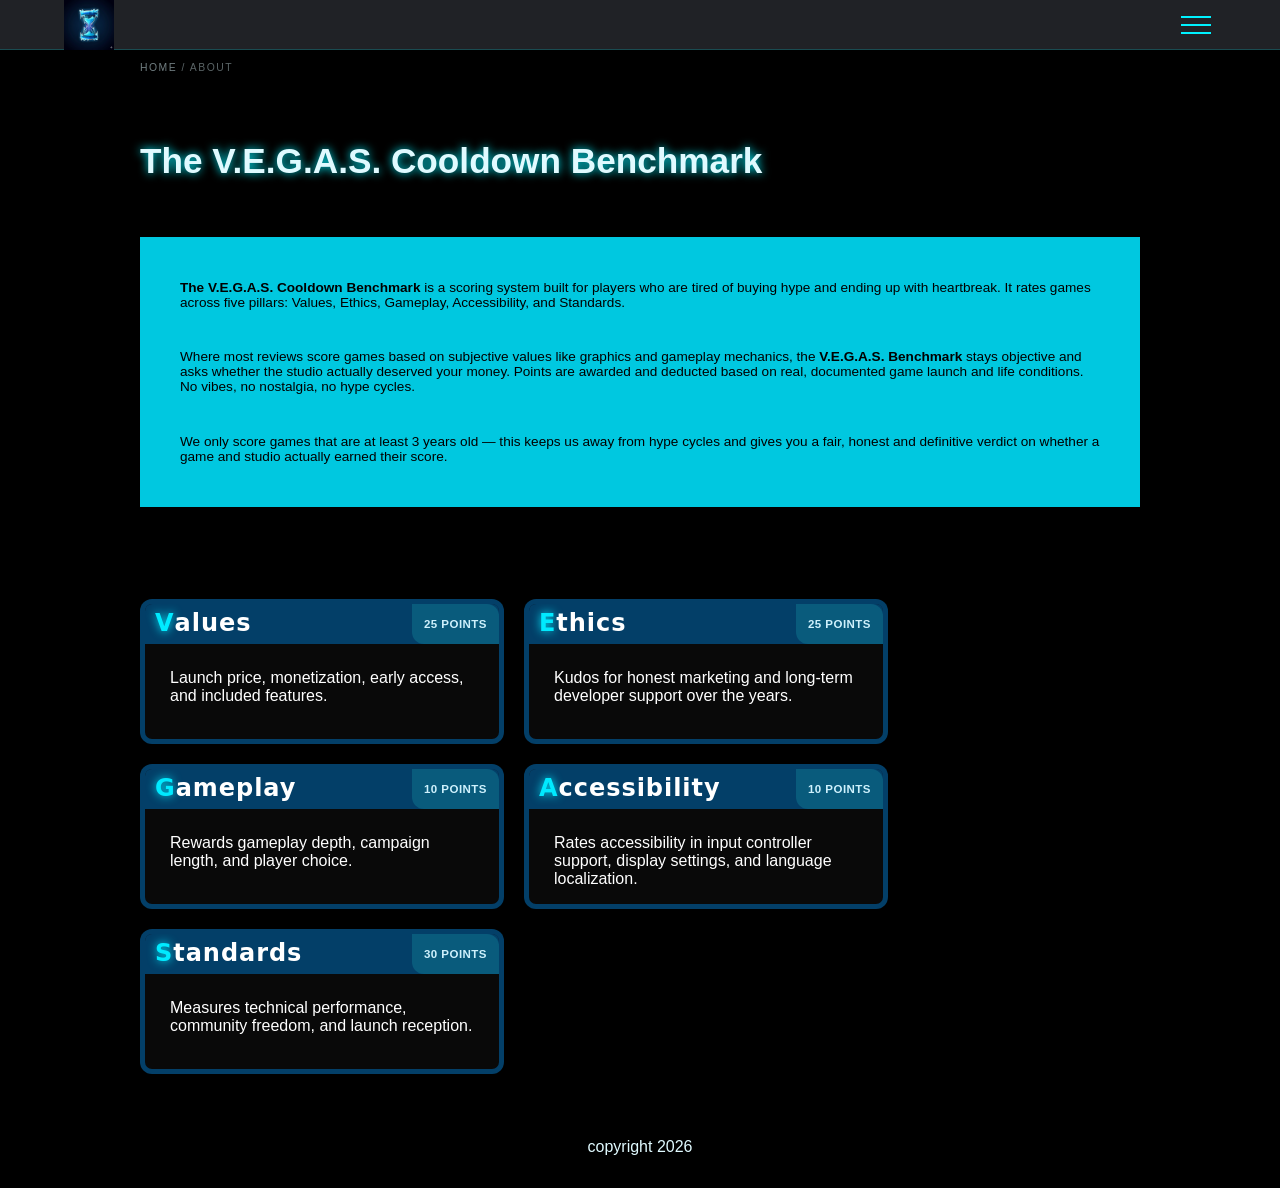
==== about.html @ 97bcd000 "Initial import: Vegas Cooldown site with README" ====
<!DOCTYPE html>
<html lang="en">
<head>
    <meta charset="UTF-8">
    <meta name="viewport" content="width=device-width, initial-scale=1.0">
    <title>About | V.E.G.A.S. Cooldown Benchmark</title>
    <link rel="stylesheet" href="css/style.css?v=centered-main-1000-v2">
    <link rel="stylesheet" href="css/navbar.css">
    <link rel="stylesheet" href="css/about-pillar-cards.css?v=radius-12">
</head>
<body>

    <nav class="navbar">
        <div class="nav-container">
            <a href="index.html"><img src="img/vegas_logo.png" class="nav-logo" alt="Vegas Logo"></a>
            
            <div class="nav-drawer" id="nav-drawer">
                <ul class="nav-links" id="nav-menu">
                    <li><a href="about.html">About</a></li>
                    <li><a href="games.html">Games</a></li>
                    <li><a href="news.html">News</a></li>
                    <li><a href="contact.html">Contact</a></li>
                </ul>
            </div>
    
            <button id="burger-toggle" class="burger-menu" aria-label="Toggle menu">
                <span></span><span></span><span></span>
            </button>
        </div>
    </nav>

    <main class="hero-section">
        <div class="content-block">
            <div class="breadcrumb">
                <a href="index.html">Home</a> <span>/</span> 
                <span>About</span>
            </div>

            <h1 class="glow-text">The V.E.G.A.S. Cooldown Benchmark</h1>

        </div>
        <div class="description-block">
            <p><b>The V.E.G.A.S. Cooldown Benchmark</b> is a scoring system built for players who are tired of buying hype and ending up with heartbreak. It rates games across five pillars: Values, Ethics, Gameplay, Accessibility, and Standards.</p>
            <p>Where most reviews score games based on subjective values like graphics and gameplay mechanics, the <b>V.E.G.A.S. Benchmark</b> stays objective and asks whether the studio actually deserved your money. Points are awarded and deducted based on real, documented game launch and life conditions. No vibes, no nostalgia, no hype cycles.</p>
            <p>We only score games that are at least 3 years old — this keeps us away from hype cycles and gives you a fair, honest and definitive verdict on whether a game and studio actually earned their score.</p>
        </div>
        <div class="content-block">
            <div class="about-grid">
                <div class="acronym-block about-pillar-collapsed">
                    <h2><span class="letter">V</span>alues</h2>
                    <div class="pillar-points">25 points</div>
                    <div class="pillar-content">
                    <p>Launch price, monetization, early access, and included features.</p>
                        <h3><strong>Day 1 Launch Value</strong></h3>
                        <ul>
                            <li><span class="bonus points-p5">Budget Kings</span> Games launched with love and soul, not greed and pipe dreams. These games cost less than the average price of similar games released the same year. <span class="bonus points-p5">+5 points</span></li>
                            <li><span class="bonus points-p3">Take My Money</span> Games that came out strong but totally worth every penny. These games came out at the average price point of other similar games released that year. <span class="bonus points-p3">+3 points</span></li>
                            <li><span class="penalty points-m5">Greed Tax</span> Games that came out costing a pretty penny without really anything interesting to show. More expensive than other similar games released that year. <span class="penalty points-m5">-5 points</span></li>
                            <li><span class="penalty points-m20">Whale Fishing</span> Games that came out over priced, either deserved or not, but way out of line with other games release the same year. <span class="penalty points-m20">-20 points</span></li>
                        </ul>
                    
                        <h3><strong>Demos & Early Access</strong></h3>
                        <ul>
                            <li><span class="bonus points-p5">Free Deals</span> Games that came out with a free demo or an open beta or an early access. They didn't have to do it, yet they still did it, and for free. <span class="bonus points-p5">+5 points</span></li>
                            <li><span class="neutral points-0">Beta Cover Charge</span> Games that came out with a paid beta under $20. Not generous, not outrageous, just an early look with a small cover charge. <span class="bonus points-0">0 points</span></li>
                            <li><span class="penalty points-m3">Semi Greedy Hype</span> Games that came out with a demo or an early access version (non multi player game), but at a price. Even before launch the game studio wanted your money. <span class="penalty points-m3"> -3 points</span></li>
                            <li><span class="penalty points-m20">The Nerve</span> Games with an early access version that IS multiplayer, giving a headstart to only players who fork out MORE of their cash! SHAME on the developer! <span class="penalty points-m20"> -20 points</span></li>
                        </ul>
                        <h3><strong>Monetization (Microtransactions)</strong></h3>
                        <ul>
                            <li><span class="bonus points-p5">Clean slate</span> Games that came out with ZERO microtransactions. The game was the retail price with no additional costs. <span class="bonus points-p5">+5 points</span></li>
                            <li><span class="bonus points-0">Minor MTX</span> Games that came out with some microtransactions, but no individual MTX exceeds $5. <span class="bonus points-0">0 points</span></li>
                            <li><span class="penalty points-m3">Moderate MTX</span> Games that came out with some microtransactions, but no individual MTX exceeds $20. <span class="penalty points-m3"> -3 points</span></li>
                            <li><span class="penalty points-m10">Extreme MTX</span> Games that came out with microtransactions that cost more than $50. Scandalous! <span class="penalty points-m10"> -10 points</span></li>
                        </ul>
                        <h3><strong>Loot Boxes & Random Rewards</strong></h3>
                        <ul>
                            <li><span class="bonus points-p5">No Gamble Boxes</span> Games that came out with ZERO loot boxes or random rewards purchasable with real money. No slot-machine nonsense hiding inside the purchase. <span class="bonus points-p5">+5 points</span></li>
                            <li><span class="neutral points-0">Transparent Trinkets</span> Games with cosmetic-only random rewards, transparent odds, and a single tradeable safety-currency. Still random, but at least the rules are on the table. <span class="bonus points-0">0 points</span></li>
                            <li><span class="penalty points-m5">Casino Lite</span> Games with casino-like random mechanics using a single tradeable currency system. One layer of funny money is already one layer too many. <span class="penalty points-m5"> -5 points</span></li>
                            <li><span class="penalty points-m10">Currency Maze</span> Games with casino-like random mechanics using multiple tradeable currency systems. Confusing by design, expensive by outcome. <span class="penalty points-m10"> -10 points</span></li>
                        </ul>
                        <h3><strong>Subscriptions & Battle Pass</strong></h3>
                        <ul>
                            <li><span class="bonus points-p5">Don't want no sub</span> Games that came out with ZERO subscription or recurring cost of any kind. The game was bought once with no other fees. <span class="bonus points-p5">+5 points</span></li>
                            <li><span class="bonus points-0">Cosmetic Pass</span> Games with a cosmetic-only, single-tier pass with no gameplay benefits. <span class="bonus points-0">0 points</span></li>
                            <li><span class="penalty points-m5">Premium Pass</span> Games that came out with a premium, multi-tier battle pass or season pass that includes gameplay benefits. <span class="penalty points-m5"> -5 points</span></li>
                        </ul>
                        <h3><strong>In-game Advertisements</strong></h3>
                        <ul>
                            <li><span class="neutral points-0">No Billboard Nonsense</span> Games that came out with no in-game advertisement screens, popups, or flashing menu bait. Nothing extra earned, but nothing annoying shoved in your face either. <span class="bonus points-0">0 points</span></li>
                            <li><span class="penalty points-m3">Ad Bait</span> Games that came out with optional ads for minor rewards or temporarily flashing/highlighted menus. Technically optional, still tacky. <span class="penalty points-m3"> -3 points</span></li>
                            <li><span class="penalty points-m5">Billboard Tax</span> Games that came out with forced ads or disruptive ad placements, including persistent flashing/highlighted elements. You paid for a game, not a billboard. <span class="penalty points-m5"> -5 points</span></li>
                        </ul>
                    </div>
                </div>

                <div class="acronym-block about-pillar-collapsed">
                    <h2><span class="letter">E</span>thics</h2>
                    <div class="pillar-points">25 points</div>
                    <div class="pillar-content">
                        <p>Kudos for honest marketing and long-term developer support over the years.</p>
                        <h3><strong>Marketing & Communication</strong></h3>
                        <ul>
                            <li><span class="bonus points-p5">Perfect Marketing</span> Games that came out within 18 months of initial announcement with no fake promises, with multiple trailers and no push backed dates. They were organized enough to avoid the infamous "crunch-time" and delivered on time! Major Kudos!. <span class="bonus points-p5">+5 points</span></li>
                            <li><span class="neutral points-0">Long Announcement</span> Games that came out between 18 and 24 months of initial announcement. Extended marketing window but manageable hype. <span class="bonus points-0">0 points</span></li>
                            <li><span class="penalty points-m10">Extended Pipe-dream</span> Games that came out more than 24 months after announcement! This is just terrible marketing that tests player patience far too long. <span class="penalty points-m10"> -10 points</span></li>
                        </ul>
                        <h3><strong>Post-launch Support</strong></h3>
                        <ul>
                            <li><span class="bonus points-p10">Iron Man</span> Games that came out and received FREE continued support and content updates for over 2 years after initial launch. This was a labor of love from the devs recognized by the players. <span class="bonus points-p10">+10 points</span></li>
                            <li><span class="bonus points-p5">Solid Support</span> Games that came out and received FREE continued support for between 1 and 2 years after initial launch. A solid commitment to the community. <span class="bonus points-p5">+5 points</span></li>
                            <li><span class="penalty points-m10">Abandoned</span> Games that came out with support lasting less than 1 year after launch, then left to stagnate. Disappointing given how quickly they moved on. <span class="penalty points-m10"> -10 points</span></li>
                        </ul>
                        <h3><strong>Truthfulness</strong></h3>
                        <ul>
                            <li><span class="bonus points-p10">Feats First</span> Games that came out all the features mentioned during the marketing period prior to launch. Nothing was cut from the release. <span class="bonus points-p10">+10 points</span></li>
                            <li><span class="penalty points-m3">Wait a minute...</span> Games that came out with at least 1 missing feature without comment or clarification. <span class="penalty points-m3"> -3 points</span></li>
                            <li><span class="penalty points-m10">Rip Off</span> Games that came out with at least multiple missing features OR removed negative comments about the game after launch. <span class="penalty points-m10"> -10 points</span></li>
                        </ul>
                    </div>
                </div>

                <div class="acronym-block about-pillar-collapsed">
                    <h2><span class="letter">G</span>ameplay</h2>
                    <div class="pillar-points">10 points</div>
                    <div class="pillar-content">
                        <p>Rewards gameplay depth, campaign length, and player choice.</p>
                         <h3><strong>Campaign Length</strong></h3>
                        <ul>
                            <li><span class="bonus points-p5">The Long Haul</span> Games with a massive 20+ hour main campaign. Plenty of bang for your buck! <span class="bonus points-p5">+5 points</span></li>
                            <li><span class="bonus points-p3">Decent Length</span> Games with a solid 15-20 hour main campaign. A respectable length for most adventures. <span class="bonus points-p3">+3 points</span></li>
                            <li><span class="neutral points-0">Moderate Length</span> Games with a campaign between 5-15 hours. A reasonable middle ground experience. <span class="bonus points-0">0 points</span></li>
                            <li><span class="penalty points-m5">Wait, it's over?</span> Games with less than a 5 hour campaign. It feels more like a demo than a full game. <span class="penalty points-m5">-5 points</span></li>
                        </ul>
                        <h3><strong>Replayability</strong></h3>
                        <ul>
                            <li><span class="bonus points-p5">Multiple Endings</span> Games that offer multiple endings or diverse paths to completion based on player choices (different classes, characters, story branches). <span class="bonus points-p5">+5 points</span></li>
                            <li><span class="bonus points-p3">Single Focus</span> Games with only one ending or a pure sandbox with no specific endpoint. Story is linear but well-crafted. <span class="bonus points-p3">+3 points</span></li>
                        </ul>
                </div>
                </div>
                <div class="acronym-block about-pillar-collapsed">
                    <h2><span class="letter">A</span>ccessibility</h2>
                    <div class="pillar-points">10 points</div>
                    <div class="pillar-content">
                        <p>Rates accessibility in input controller support, display settings, and language localization.</p>
                        <h3><strong>Input & Controls</strong></h3>
                        <ul>
                            <li><span class="bonus points-p2">Multiple Inputs</span> Support for multiple standard input methods natively, such as both Keyboard & Mouse AND Controller. This allows players to customize their experience to their preferences. <span class="bonus points-p2">+2 points</span></li>
                            <li><span class="neutral points-0">Single Input</span> Only one input method supported (e.g., Keyboard & Mouse ONLY or Controller ONLY). Players are limited in control options.<span class="bonus points-0">0 points</span></li>
                        </ul>
                    
                        <h3><strong>Visuals & Ease of Use</strong></h3>
                        <ul>
                            <li><span class="bonus points-p2">Inclusive Design</span> Comprehensive accessibility options included such as colorblind modes, subtitles, and difficulty changes to ensure more people can enjoy the game. <span class="bonus points-p2">+2 points</span></li>
                            <li><span class="penalty points-m3">Barriers to Entry</span> Zero accessibility options provided to assist players with different visual or cognitive needs. One size fits few. Disappointing approach.<span class="penalty points-m3">-3 points</span></li>
                        </ul>
                        <h3><strong>Localization</strong></h3>
                        <ul>
                            <li><span class="bonus points-p6">Global Citizen</span> The game is fully translated into at least 3 different languages with localized text, subtitles, and voiceovers, making it accessible to a broader audience. The devs didn't have to do this. It took time and extra effort. Kudos!<span class="bonus points-p6">+6 points</span></li>
                            <li><span class="neutral points-0">Language Locked</span> Only one language available at launch, limiting the audience to a single linguistic group. Limited global reach.<span class="bonus points-0">0 points</span></li>
                        </ul>
                    </div>
                </div>
                <div class="acronym-block about-pillar-collapsed">
                    <h2><span class="letter">S</span>tandards</h2>
                    <div class="pillar-points">30 points</div>
                    <div class="pillar-content">
                        <p>Measures technical performance, community freedom, and launch reception.</p>
                        <h3><strong>Connectivity & Longevity</strong></h3>
                        <ul>
                            <li><span class="bonus points-p5">Solo Power</span> Games that are fully playable offline independently of remote servers or online accounts. You own what you bought. <span class="bonus points-p5">+5 points</span></li>
                            <li><span class="neutral points-0">Partial Offline</span> Games that can be played partially offline (solo campaign only) while multiplayer requires connection. <span class="bonus points-0">0 points</span></li>
                            <li><span class="penalty points-m100">Plug Pulled</span> The ultimate failure. The game is dead, no longer supported, and cannot be played at all. <span class="penalty points-m100">-100 points</span></li>
                        </ul>
                    
                    <h3><strong>Cross-Platform & Community</strong></h3>
                    <ul>
                        <li><span class="bonus points-p10">Single-Player Exemption</span> Games that are primarily single-player automatically receive full credit as cross-platform requirements do not apply to single-player experiences. <span class="bonus points-p10">+10 points</span></li>
                        <li><span class="bonus points-p10">Ultimate Bridge</span> For multiplayer games: Full support for cross-platform play across 3 or more major platforms at launch (e.g., PC, Xbox, PlayStation). <span class="bonus points-p10">+10 points</span></li>
                            <li><span class="bonus points-p3">Dual Bridge</span> For multiplayer games: Cross-platform play between 2 major platforms at launch. <span class="bonus points-p3">+3 points</span></li>
                        <li><span class="neutral points-0">Platform Isolated</span> For multiplayer games: No cross-platform play support at launch. <span class="bonus points-0">0 points</span></li>
                    </ul>
                    <h3><strong>Modding Support</strong></h3>
                    <ul>
                        <li><span class="bonus points-p5">Modder's Paradise</span> Full, open modding support provided with official tools and documentation, allowing the community to thrive. <span class="bonus points-p5">+5 points</span></li>
                        <li><span class="neutral points-0">No Modding</span> No mod support or very limited support provided. <span class="bonus points-0">0 points</span></li>
                        <li><span class="penalty points-m5">Creative Ban</span> Developers actively ban or restrict modding, stifling community creativity and game longevity. <span class="penalty points-m5">-5 points</span></li>
                    </ul>
                    <h3><strong>File Size Optimization</strong></h3>
                    <ul>
                        <li><span class="bonus points-p5">Lean Machine</span> Game file size is average or below average for its generation compared to similar games of the same genre released the same year. <span class="bonus points-p5">+5 points</span></li>
                        <li><span class="neutral points-0">Reasonable Size</span> Slightly higher than average, but less than double the genre average for the generation. <span class="bonus points-0">0 points</span></li>
                        <li><span class="penalty points-m5">Storage Hog</span> Disproportionate file size, more than double the typical industry average for the genre. Excessive bloat. <span class="penalty points-m5">-5 points</span></li>
                    </ul>
                    <h3><strong>Technical Health & Reception</strong></h3>
                    <ul>
                        <li><span class="bonus points-p5">Critical Darling</span> Positive initial reviews from players and critics (at least 4/5 or 80%+ based on a combination of scores from Metacritic, Steam reviews, GameSpot, and IGN user scores). <span class="bonus points-p5">+5 points</span></li>
                        <li><span class="penalty points-m2">Mixed Reception</span> Mixed reviews from players (2.5 to 3/5 on Backloggd, 5 to 7/10 on Metacritic User Score, or Steam Mixed rating). Decent but with concerns. <span class="penalty points-m2">-2 points</span></li>
                        <li><span class="penalty points-m20">Total Trainwreck</span> Below 2.5/5 or 50% average player reviews at launch (based on same sources as cited earlier). A technical or conceptual disaster. <span class="penalty points-m20">-20 points</span></li>
                    </ul>
                    </div>
                </div>
            </div>
        </div>
    </main>

    <footer class="site-footer">
        <p>copyright 2026</p>
    </footer>

    <script src="js/spotlight.js"></script>
    <script src="js/burger-menu.js"></script>
    <script src="js/see-more.js"></script>
</body>
</html>
---- css/style.css ----
/* --- Variables --- */
:root {
    --bg-color: #000;
    --nav-bg-color: #202226;
    --footer-bg-color: #6A6F78;
    --card-bg: rgba(10, 25, 41, 0.7);
    --neon-blue: #00f2ff;
    --neon-red: #ff3131;
    --text-main: #e0faff;
    --nav-height: 50px;

    /* Color Gradient: Highest (Azure Blue) to Lowest (Amber Gold) */
    --color-azure-blue: #3A86FF;
    --color-blue-violet: #8338EC;
    --color-neon-pink: #FF006E;
    --color-blaze-orange: #FB5607;
    --color-amber-gold: #FFBE0B;
}

* { box-sizing: border-box; }

html, body {
    margin: 0;
    padding: 0;
    min-height: 100%;
    background: var(--bg-color);
    color: var(--text-main);
    font-family: "Michroma", sans-serif;
    font-weight: 400;
    font-style: normal;
    overflow-x: hidden;
}

body {
    min-height: 100vh;
    display: flex;
    flex-direction: column;
}

main {
    flex: 0 0 auto;
}

.navbar {
    background: var(--nav-bg-color);
}

.site-footer {
    width: 100%;
    flex: 1 0 auto;
    background-color: transparent;
    display: flex;
    justify-content: center;
    align-items: flex-start;
    padding: 2rem 1.5rem;
    color: var(--text-main);
    text-align: center;
}

.site-footer p {
    margin: 0;
}


/* --- Breadcrumb Style --- */
.breadcrumb {
    position: fixed;
    top: var(--nav-height);
    left: 0;
    right: 0;
    z-index: 1000;
    font-size: 0.65rem;
    text-transform: uppercase;
    letter-spacing: 1.5px;
    padding: 12px max(1.5rem, calc((100vw - 412px) / 2 + 1.5rem));
    margin-bottom: 1.5rem;
    background: rgba(0, 0, 0, 0.78);
    backdrop-filter: blur(12px);
    color: rgba(224, 250, 255, 0.4);
}

.breadcrumb a, .breadcrumb a:visited {
    text-decoration: none;
    color: rgba(224, 250, 255, 0.5);
    transition: 0.3s;
}

.breadcrumb a:hover { color: var(--neon-blue); }

.glow-text {
    font-size: 2.2rem;
    padding-top: 25px;
    margin-bottom: 1.5rem;
    text-shadow: 0 0 10px var(--neon-blue);
}

/* --- Pillar Adjustments --- */
.about-grid { display: flex; flex-direction: column; gap: 20px; }

.description-block {
    width: 100vw;
    margin-left: calc(-50vw + 50%);
    height: auto;
    background-color: #00c8e0;
    display: flex;
    flex-direction: column;
    align-items: center;
    justify-content: center;
    padding: 30px 40px;
    color: #000;
    font-size: 0.85rem;
    font-weight: 400;
    gap: 12px;
}

/* --- Colors & Labels --- */
.letter { color: var(--neon-blue); text-shadow: 0 0 10px var(--neon-blue); }
.bonus { color: var(--neon-blue); font-weight: bold; }
.penalty { color: var(--neon-red); font-weight: bold; text-shadow: 0 0 8px rgba(255, 49, 49, 0.4); }



/* --- Mobile Logic (Pixel 7) --- */
@media (max-width: 1023px) {
    .content-block {
        max-width: 412px;
        margin: 0 auto;
        padding: 2rem 1.5rem;
    }
}

/* --- Desktop Logic --- */
@media (min-width: 1024px) {
    .content-block {
        width: min(1000px, calc(100vw - 48px));
        margin: 0 auto;
        padding: 2rem 0;
    }

    .breadcrumb {
        padding-left: max(1.5rem, calc((100vw - 1000px) / 2));
        padding-right: max(1.5rem, calc((100vw - 1000px) / 2));
    }

    .about-grid {
        flex-direction: row;
        flex-wrap: wrap;
    }

    .description-block {
        width: min(1000px, calc(100vw - 48px));
        margin-left: auto;
        margin-right: auto;
    }
}

.content-block {
    padding-top: calc(2rem + 60px);
}

/* --- Point Value Color Gradient --- */
/* Highest positive values → Azure Blue, 0 → Neon Pink, Lowest negative → Amber Gold */

/* Positive values: Highest (Azure Blue) to mid (Blue Violet) */
.points-10, .points-p10 { 
    color: var(--color-azure-blue); 
    font-weight: bold; 
    text-shadow: 0 0 8px rgba(58, 134, 255, 0.4);
}
.points-6, .points-p6 { 
    color: var(--color-azure-blue); 
    font-weight: bold; 
    text-shadow: 0 0 8px rgba(58, 134, 255, 0.4);
}
.points-5, .points-p5 { 
    color: var(--color-azure-blue); 
    font-weight: bold; 
    text-shadow: 0 0 8px rgba(58, 134, 255, 0.4);
}
.points-3, .points-p3 { 
    color: var(--color-blue-violet); 
    font-weight: bold; 
    text-shadow: 0 0 8px rgba(131, 56, 236, 0.4);
}
.points-2, .points-p2 { 
    color: var(--color-blue-violet); 
    font-weight: bold; 
    text-shadow: 0 0 8px rgba(131, 56, 236, 0.4);
}
.points-1, .points-p1 { 
    color: var(--color-blue-violet); 
    font-weight: bold; 
    text-shadow: 0 0 8px rgba(131, 56, 236, 0.4);
}

/* Zero values: Neon Pink only */
.points-0 { 
    color: var(--color-neon-pink); 
    font-weight: bold; 
    text-shadow: 0 0 8px rgba(255, 0, 110, 0.4);
}

/* Negative values: Less severe (Blaze Orange) to most severe (Amber Gold) */
.points-n2, .points-m2 { 
    color: var(--color-blaze-orange); 
    font-weight: bold; 
    text-shadow: 0 0 8px rgba(251, 86, 7, 0.4);
}
.points-n3, .points-m3 { 
    color: var(--color-blaze-orange); 
    font-weight: bold; 
    text-shadow: 0 0 8px rgba(251, 86, 7, 0.4);
}
.points-n5, .points-m5 { 
    color: var(--color-blaze-orange); 
    font-weight: bold; 
    text-shadow: 0 0 8px rgba(251, 86, 7, 0.4);
}
.points-n10, .points-m10 { 
    color: var(--color-blaze-orange); 
    font-weight: bold; 
    text-shadow: 0 0 8px rgba(251, 86, 7, 0.4);
}
.points-n20, .points-m20 { 
    color: var(--color-amber-gold); 
    font-weight: bold; 
    text-shadow: 0 0 8px rgba(255, 190, 11, 0.4);
}
.points-n100, .points-m100 { 
    color: var(--color-amber-gold); 
    font-weight: bold; 
    text-shadow: 0 0 8px rgba(255, 190, 11, 0.4);
}

.points-max {
    color: var(--color-azure-blue);
    font-weight: bold;
    text-shadow: 0 0 8px rgba(58, 134, 255, 0.4);
}
---- css/navbar.css ----
/* --- Navbar Base --- */
.navbar {
    position: fixed;
    top: 0;
    width: 100%;
    height: 50px; /* Default height */
    background: var(--nav-bg-color);
    backdrop-filter: blur(15px);
    z-index: 99999;
    display: flex;
    flex-direction: column; 
    justify-content: flex-start;
    border-bottom: 1px solid rgba(0, 242, 255, 0.2);
    overflow: visible; 
    transition: height 0.4s cubic-bezier(0.4, 0, 0.2, 1);
}

/* Growth Trigger - Expands the bar to accommodate the drawer */
body.menu-open .navbar {
    height: 300px !important;
}

.nav-container {
    display: flex;
    justify-content: space-between;
    align-items: center;
    width: 100%;
    height: 50px !important;
    min-height: 50px !important;
    padding: 0 5%;
    flex-shrink: 0;
}

/* --- Logo Styling --- */
.nav-logo { 
    height: 50px !important;
    width: auto !important;
    max-height: 50px !important;
    display: block;
    object-fit: contain;
}

/* --- Dedicated Nav Drawer --- */
.nav-drawer {
    position: absolute;
    top: 80px; /* Positions drawer exactly below the top bar */
    left: 0;
    width: 100%;
    opacity: 0;
    visibility: hidden;
    transform: translateY(-10px);
    transition: all 0.4s ease;
    display: flex;
    justify-content: center;
}

/* Reveal drawer when menu is open */
body.menu-open .nav-drawer {
    opacity: 1;
    visibility: visible;
    transform: translateY(0);
}

.nav-links {
    display: flex;
    flex-direction: column;
    align-items: center;
    width: 100%;
    padding: 20px 0;
    list-style: none;
    margin: 0;
    gap: 15px;
}

.nav-links a {
    color: #00f2ff;
    font-size: 1.3rem;
    text-decoration: none;
    text-transform: uppercase;
    font-weight: bold;
    text-shadow: 0 0 10px rgba(0, 242, 255, 0.5);
    transition: color 0.3s ease;
}

.nav-links a:hover {
    color: #fff;
    text-shadow: 0 0 15px #00f2ff;
}

/* --- Burger Icon & Animation --- */
.burger-menu {
    display: flex;
    flex-direction: column;
    gap: 6px;
    background: none;
    border: none;
    cursor: pointer;
    padding: 5px;
}

.burger-menu span { 
    width: 30px; 
    height: 2px; 
    background: #00f2ff; 
    transition: all 0.3s cubic-bezier(0.4, 0, 0.2, 1);
}

/* Transformation to 'X' */
.burger-menu.open span:nth-child(1) {
    transform: translateY(8px) rotate(45deg);
}

.burger-menu.open span:nth-child(2) {
    opacity: 0;
}

.burger-menu.open span:nth-child(3) {
    transform: translateY(-8px) rotate(-45deg);
}

/* --- Hero Section Shift --- */
.hero-section {
    position: relative;
    z-index: 1;
    transition: transform 0.4s cubic-bezier(0.4, 0, 0.2, 1), opacity 0.4s ease;
}

/* Pushes content down when menu opens to avoid overlap */
body.menu-open .hero-section {
    transform: translateY(150px); 
    opacity: 0.3;
    pointer-events: none;
}
---- css/about-pillar-cards.css ----
/* About page pillar card styles (collapsed + expanded states) */
:root {
    --about-pillar-card-width: 364px;
    --color-block-1: 0, 92, 156;
    --pillar-header-bg: #005c9ca6;
    --pillar-border-color: var(--card-border-color, #005c9ca6);
    --color-block-2: 14, 111, 138;
    --color-block-1-collapsed-height: 40px;
    --color-block-1-expanded-height: 40px;
}

.about-pillar-collapsed,
.about-pillar-expanded {
    position: relative;
    width: 100%;
    max-width: var(--about-pillar-card-width);
    padding: 0;
    background: rgba(10, 10, 10, 0.9);
    border: var(--card-border-width, 5px) solid var(--pillar-border-color);
    border-radius: 12px;
    overflow: hidden;
    cursor: pointer;
}

.about-pillar-collapsed > :not(.pillar-points),
.about-pillar-expanded > :not(.pillar-points) {
    position: relative;
    z-index: 1;
}

.about-pillar-collapsed .pillar-points,
.about-pillar-expanded .pillar-points {
    position: absolute;
    right: 0;
    top: 0;
    margin: 0;
    font-size: 0.72rem;
    font-weight: 700;
    letter-spacing: 0.04em;
    text-transform: uppercase;
    color: rgba(210, 244, 255, 0.98);
    z-index: 3;
    display: flex;
    align-items: center;
    height: var(--color-block-1-collapsed-height);
    padding: 0 12px;
    background: rgba(var(--color-block-2), 0.6);
    border-radius: 0 12px 0 12px;
    transition: opacity 0.2s ease;
}

.about-pillar-collapsed .pillar-points.tier-5,
.about-pillar-expanded .pillar-points.tier-5 {
    background: rgba(58, 134, 255, 0.62);
    box-shadow: 0 0 10px rgba(58, 134, 255, 0.5);
}

.about-pillar-collapsed .pillar-points.tier-4,
.about-pillar-expanded .pillar-points.tier-4 {
    background: rgba(131, 56, 236, 0.62);
    box-shadow: 0 0 10px rgba(131, 56, 236, 0.5);
}

.about-pillar-collapsed .pillar-points.tier-3,
.about-pillar-expanded .pillar-points.tier-3 {
    background: rgba(255, 0, 110, 0.62);
    box-shadow: 0 0 10px rgba(255, 0, 110, 0.45);
}

.about-pillar-collapsed .pillar-points.tier-2,
.about-pillar-expanded .pillar-points.tier-2 {
    background: rgba(251, 86, 7, 0.62);
    box-shadow: 0 0 10px rgba(251, 86, 7, 0.5);
}

.about-pillar-collapsed .pillar-points.tier-1,
.about-pillar-expanded .pillar-points.tier-1 {
    background: rgba(255, 190, 11, 0.62);
    box-shadow: 0 0 10px rgba(255, 190, 11, 0.5);
}

.about-pillar-collapsed .pillar-points {
    opacity: 1;
    pointer-events: auto;
}

.about-pillar-expanded .pillar-points {
    opacity: 1;
}

.about-pillar-collapsed::before,
.about-pillar-expanded::before {
    content: '';
    position: absolute;
    top: 0;
    left: 0;
    width: 100%;
    height: var(--color-block-1-collapsed-height);
    background: var(--pillar-header-bg);
    z-index: 0;
    transition: height 0.35s cubic-bezier(0.4, 0, 0.2, 1);
}

.about-pillar-collapsed::before {
    height: var(--color-block-1-collapsed-height);
}

.about-pillar-expanded::before {
    height: var(--color-block-1-expanded-height);
}

.about-pillar-collapsed::after,
.about-pillar-expanded::after {
    content: '';
    position: absolute;
    left: 0;
    width: 100%;
    background: linear-gradient(
        180deg,
        rgba(var(--color-block-2), 0.82) 0%,
        rgba(var(--color-block-2), 0.58) 100%
    );
    pointer-events: none;
    z-index: 0;
}

.about-pillar-collapsed::after {
    top: var(--color-block-1-collapsed-height);
    height: 0;
    opacity: 0;
}

.about-pillar-expanded::after {
    height: 0;
    opacity: 0;
}

.about-pillar-collapsed > h2,
.about-pillar-expanded > h2 {
    height: var(--color-block-1-collapsed-height);
    margin: 0;
    display: flex;
    align-items: center;
    padding-left: 10px;
    font-family: var(--font-display, "Exo 2", "Inter", system-ui, sans-serif);
    font-weight: 800;
    letter-spacing: 0.04em;
    line-height: 1.08;
    color: #ffffff;
}

.about-pillar-collapsed > h2 .letter,
.about-pillar-expanded > h2 .letter {
    color: var(--game-name-color, #00eaff);
    text-shadow: 0 0 10px var(--game-name-color, #00eaff);
}

.about-pillar-collapsed {
    max-height: 145px;
}

.about-pillar-expanded {
    max-height: none;
}

.about-pillar-collapsed .pillar-content,
.about-pillar-expanded .pillar-content {
    padding: 25px 25px 0 25px;
}

.about-pillar-collapsed .pillar-content > p {
    margin: 0 0 calc(2.4rem + 5px);
}

.about-grid .pillar-content p {
    color: #FFFFFF;
}

.about-pillar-expanded .pillar-content > p {
    margin: 0 0 1rem;
}

.about-pillar-collapsed ul,
.about-pillar-expanded ul {
    margin: 0.75rem 0 1rem;
    padding-left: 0;
    list-style: none;
}

.about-pillar-expanded li,
.about-pillar-expanded .li-toggle-details {
    color: #ffffff;
}

.about-pillar-collapsed .game-benchmark-list {
    display: none;
}

.about-pillar-expanded .game-benchmark-list {
    display: block;
}

.about-pillar-collapsed li + li,
.about-pillar-expanded li + li {
    margin-top: 0.6rem;
}

.li-collapsible-item {
    list-style: none;
}

.li-toggle-btn {
    width: 100%;
    border: 0;
    background: transparent;
    color: inherit;
    display: flex;
    align-items: center;
    justify-content: space-between;
    gap: 0.5rem;
    padding: 0;
    cursor: pointer;
    text-align: left;
    font: inherit;
}

.li-toggle-label {
    display: inline-block;
    min-width: 0;
}

.li-toggle-arrow {
    flex: 0 0 auto;
    font-size: 0.78rem;
    color: rgba(200, 236, 246, 0.9);
    transition: transform 0.2s ease;
}

.li-item-expanded .li-toggle-arrow {
    transform: rotate(180deg);
}

.li-toggle-details {
    margin-top: 0.25rem;
}
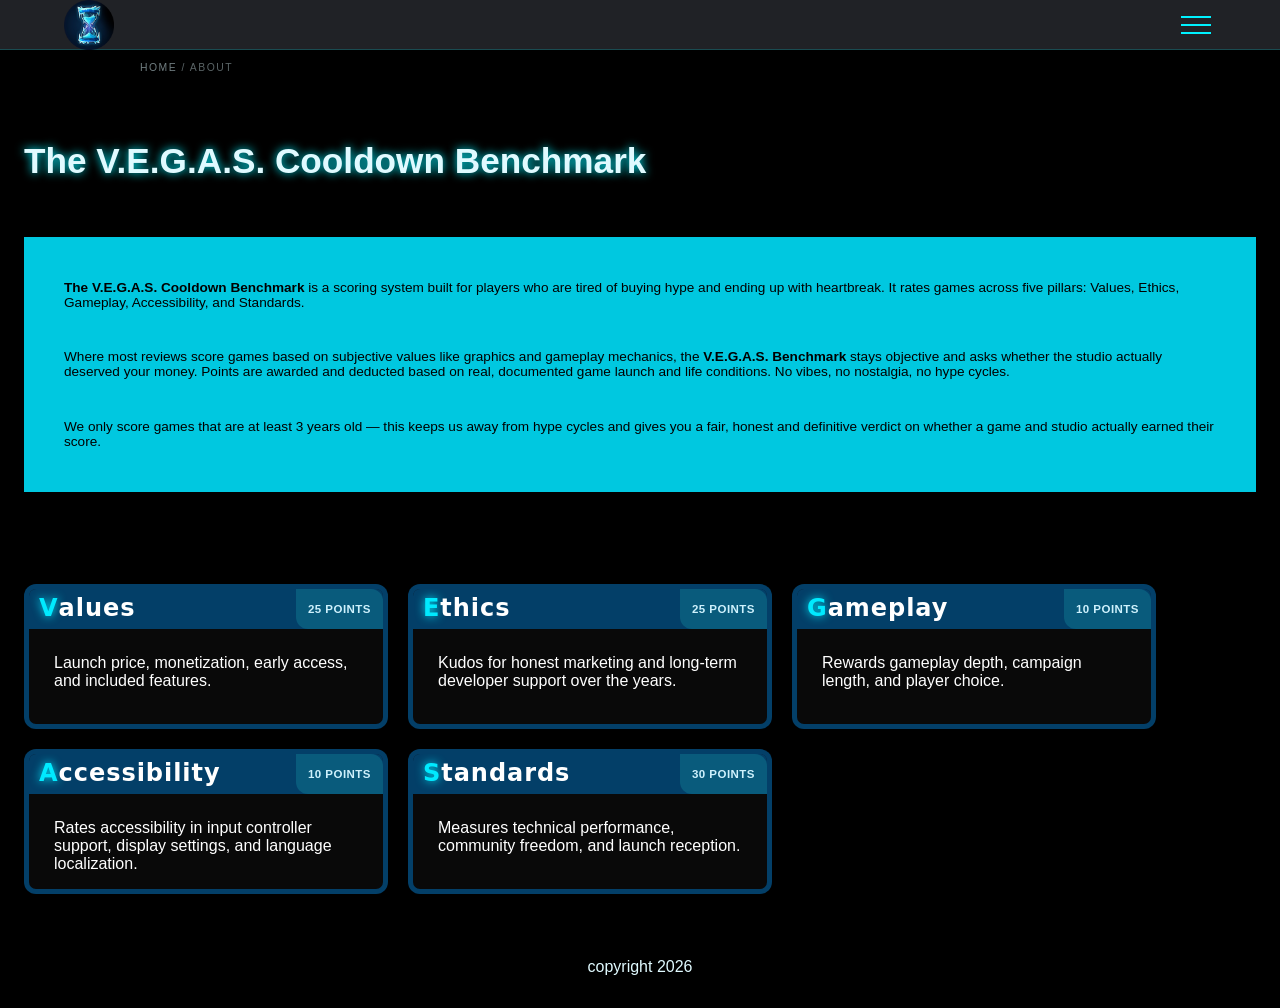
==== commit 03fe8e0a: "Update Vegas Cooldown site" ====
--- a/about.html
+++ b/about.html
@@ -12,13 +12,13 @@
 
     <nav class="navbar">
         <div class="nav-container">
-            <a href="index.html"><img src="img/vegas_logo.png" class="nav-logo" alt="Vegas Logo"></a>
+            <a href="index.html"><img src="img/vegas_logo_small.png" class="nav-logo" alt="Vegas Logo"></a>
             
             <div class="nav-drawer" id="nav-drawer">
                 <ul class="nav-links" id="nav-menu">
                     <li><a href="about.html">About</a></li>
                     <li><a href="games.html">Games</a></li>
-                    <li><a href="news.html">News</a></li>
+                    <li><a href="recent.html">Recent</a></li>
                     <li><a href="contact.html">Contact</a></li>
                 </ul>
             </div>
--- a/css/style.css
+++ b/css/style.css
@@ -132,7 +132,7 @@
 /* --- Desktop Logic --- */
 @media (min-width: 1024px) {
     .content-block {
-        width: min(1000px, calc(100vw - 48px));
+        width: min(1280px, calc(100vw - 48px));
         margin: 0 auto;
         padding: 2rem 0;
     }
@@ -148,7 +148,7 @@
     }
 
     .description-block {
-        width: min(1000px, calc(100vw - 48px));
+        width: min(1280px, calc(100vw - 48px));
         margin-left: auto;
         margin-right: auto;
     }
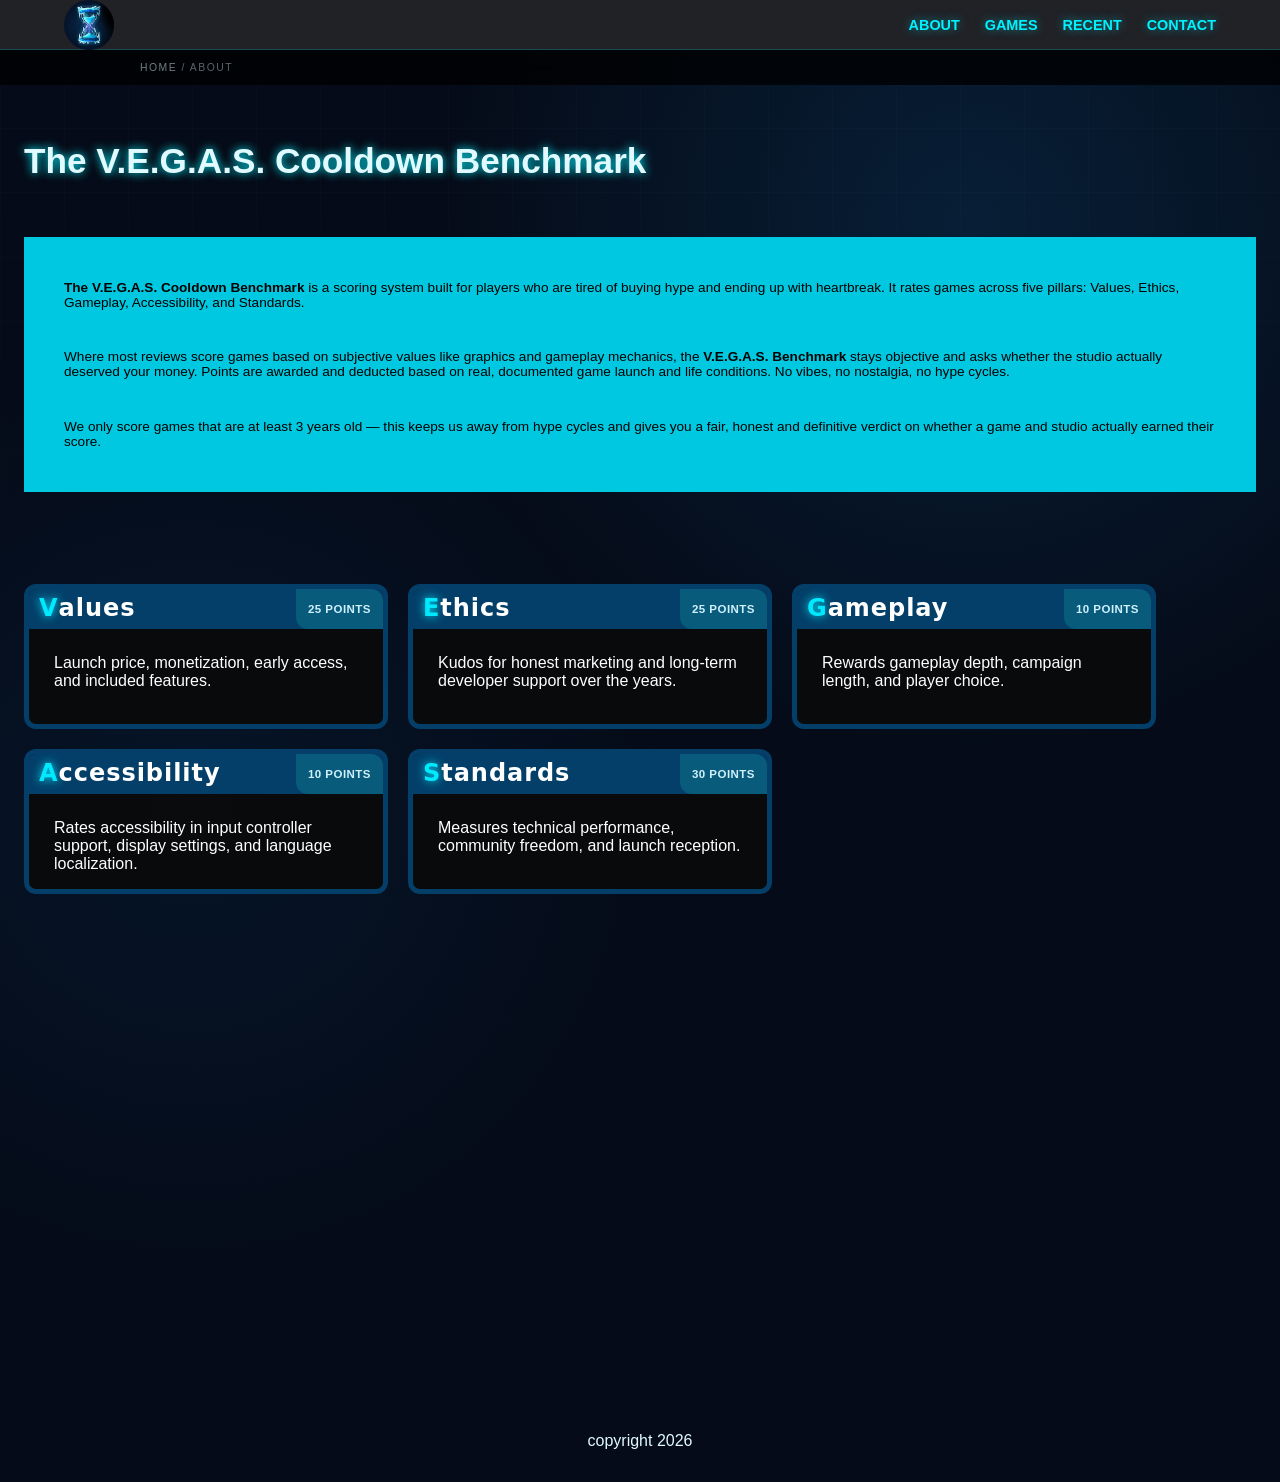
==== commit 5568c7a5: "colors update and pillar description rework" ====
--- a/about.html
+++ b/about.html
@@ -213,5 +213,7 @@
     <script src="js/spotlight.js"></script>
     <script src="js/burger-menu.js"></script>
     <script src="js/see-more.js"></script>
+    <script src="js/reviews-color-mapping.js"></script>
+    <script src="js/about-rubric-colors.js"></script>
 </body>
 </html>
--- a/css/style.css
+++ b/css/style.css
@@ -9,12 +9,18 @@
     --text-main: #e0faff;
     --nav-height: 50px;
 
-    /* Color Gradient: Highest (Azure Blue) to Lowest (Amber Gold) */
-    --color-azure-blue: #3A86FF;
-    --color-blue-violet: #8338EC;
-    --color-neon-pink: #FF006E;
-    --color-blaze-orange: #FB5607;
-    --color-amber-gold: #FFBE0B;
+    /* Central score palette: highest to lowest */
+    --score-gold: #FFBE0B;
+    --score-orange: #FB5607;
+    --score-purple: #8338EC;
+    --score-blue: #3A86FF;
+    --score-brown: #4A2E21;
+
+    --color-azure-blue: var(--score-blue);
+    --color-blue-violet: var(--score-purple);
+    --color-neon-pink: var(--score-brown);
+    --color-blaze-orange: var(--score-orange);
+    --color-amber-gold: var(--score-gold);
 }
 
 * { box-sizing: border-box; }
@@ -23,7 +29,10 @@
     margin: 0;
     padding: 0;
     min-height: 100%;
-    background: var(--bg-color);
+    background:
+        radial-gradient(circle at 76% 15%, rgba(14, 93, 151, 0.24), transparent 34%),
+        radial-gradient(circle at 15% 55%, rgba(10, 70, 125, 0.16), transparent 35%),
+        #050b18;
     color: var(--text-main);
     font-family: "Michroma", sans-serif;
     font-weight: 400;
@@ -37,8 +46,20 @@
     flex-direction: column;
 }
 
+body::before {
+    content: '';
+    position: fixed;
+    inset: 0;
+    z-index: 0;
+    pointer-events: none;
+    background-image: linear-gradient(rgba(255, 255, 255, 0.018) 1px, transparent 1px), linear-gradient(90deg, rgba(255, 255, 255, 0.018) 1px, transparent 1px);
+    background-size: 64px 64px;
+    mask-image: linear-gradient(to bottom, black, transparent 80%);
+}
+
 main {
     flex: 0 0 auto;
+    min-height: 1400px;
 }
 
 .navbar {
@@ -115,8 +136,8 @@
 
 /* --- Colors & Labels --- */
 .letter { color: var(--neon-blue); text-shadow: 0 0 10px var(--neon-blue); }
-.bonus { color: var(--neon-blue); font-weight: bold; }
-.penalty { color: var(--neon-red); font-weight: bold; text-shadow: 0 0 8px rgba(255, 49, 49, 0.4); }
+.bonus { color: var(--score-gold); font-weight: bold; }
+.penalty { color: var(--score-brown); font-weight: bold; text-shadow: 0 0 8px color-mix(in srgb, var(--score-brown) 40%, transparent); }
 
 
 
@@ -158,82 +179,200 @@
     padding-top: calc(2rem + 60px);
 }
 
+.home-page {
+    isolation: isolate;
+    overflow: hidden;
+}
+
+.home-page::before {
+    display: none;
+}
+
+.home-page .content-block { display: none; }
+
+.home-wrap {
+    width: min(1280px, calc(100% - 48px));
+    margin: 0 auto;
+    color: #f5fbff;
+    font-family: Inter, "Segoe UI", sans-serif;
+    line-height: 1.5;
+}
+
+.home-hero {
+    min-height: 700px;
+    display: grid;
+    grid-template-columns: 1.08fr 0.92fr;
+    align-items: center;
+    gap: 40px;
+    padding: 76px 0 84px;
+}
+
+.home-hero-copy { position: relative; z-index: 1; }
+.home-eyebrow, .home-section small, .home-cta small { color: #36e7ff; font-size: 12px; font-weight: 800; letter-spacing: 0.13em; text-transform: uppercase; }
+.home-eyebrow { display: inline-flex; align-items: center; gap: 9px; border: 1px solid rgba(54, 231, 255, 0.24); border-radius: 999px; padding: 8px 13px; color: #b9f7ff; background: rgba(54, 231, 255, 0.055); }
+.home-eyebrow span { width: 7px; height: 7px; border-radius: 50%; background: #36e7ff; box-shadow: 0 0 14px #36e7ff; }
+.home-hero h1 { max-width: 760px; margin: 22px 0 24px; font-size: clamp(52px, 6.2vw, 88px); line-height: 0.94; letter-spacing: -0.055em; }
+.home-hero h1 strong { background: linear-gradient(100deg, #fff 25%, #a9f8ff 70%, #49caff); background-clip: text; color: transparent; }
+.home-hero-copy > p { max-width: 650px; margin: 0 0 34px; color: #9eb0c0; font-size: 19px; line-height: 1.65; }
+.home-buttons { display: flex; align-items: center; gap: 13px; }
+.home-button { padding: 14px 20px; border-radius: 10px; font-size: 14px; font-weight: 750; text-decoration: none; }
+.home-button-primary { color: #00121a; background: linear-gradient(135deg, #65f3ff, #21aef8); box-shadow: 0 10px 35px rgba(25, 198, 255, 0.2); }
+.home-button-secondary { color: #d9e8f1; border: 1px solid rgba(116, 207, 255, 0.16); background: rgba(255, 255, 255, 0.025); }
+.home-hero-art { height: 570px; display: grid; place-items: center; position: relative; }
+.home-orb { position: absolute; width: 480px; height: 480px; border-radius: 50%; background: radial-gradient(circle, rgba(39, 208, 255, 0.15), rgba(10, 50, 80, 0.04) 48%, transparent 70%); filter: blur(4px); }
+.home-logo { position: relative; width: 480px; height: 480px; object-fit: contain; filter: drop-shadow(0 0 26px rgba(40, 213, 255, 0.27)) drop-shadow(0 28px 40px rgba(0, 0, 0, 0.45)); animation: home-logo-float 6s ease-in-out infinite; }
+@keyframes home-logo-float { 50% { transform: translateY(-10px); } }
+.home-stats { display: grid; grid-template-columns: repeat(3, 1fr); border-top: 1px solid rgba(116, 207, 255, 0.16); border-bottom: 1px solid rgba(116, 207, 255, 0.16); }
+.home-stats > div { padding: 28px 30px; border-right: 1px solid rgba(116, 207, 255, 0.16); }
+.home-stats > div:last-child { border-right: 0; }
+.home-stats b { display: block; margin-bottom: 4px; font-size: 25px; }
+.home-stats span, .home-method-box > p, .home-method > div > p { color: #8196a8; font-size: 13px; }
+.home-section { padding: 105px 0; }
+.home-section-heading { display: flex; justify-content: space-between; align-items: end; gap: 40px; margin-bottom: 42px; }
+.home-section h2, .home-cta h2 { margin: 10px 0 0; font-size: 44px; line-height: 1.05; letter-spacing: -0.035em; }
+.home-section-heading > p, .home-method > div > p { max-width: 510px; }
+.home-pillars { display: grid; grid-template-columns: repeat(5, 1fr); gap: 12px; }
+.home-pillars article { min-height: 260px; padding: 26px; border: 1px solid rgba(116, 207, 255, 0.16); border-radius: 16px; background: linear-gradient(145deg, rgba(16, 38, 59, 0.82), rgba(6, 17, 30, 0.8)); }
+.home-pillars article small { color: #567084; }
+.home-pillars h3 { margin: 34px 0 10px; font-size: 21px; }
+.home-pillars p { margin: 0; color: #8499ab; font-size: 14px; line-height: 1.7; }
+.home-method { display: grid; grid-template-columns: 0.8fr 1.2fr; gap: 70px; align-items: center; }
+.home-method-box { padding: 32px; border: 1px solid rgba(116, 207, 255, 0.16); border-radius: 20px; background: linear-gradient(145deg, rgba(15, 36, 57, 0.85), rgba(6, 14, 26, 0.9)); }
+.home-method-box blockquote { margin: 0 0 18px; color: #dbeaf3; font-size: 25px; line-height: 1.45; }
+.home-method-box blockquote span { color: #36e7ff; }
+.home-formula { display: grid; grid-template-columns: repeat(5, 1fr); gap: 9px; margin-top: 24px; }
+.home-formula b { padding: 17px 8px; text-align: center; border: 1px solid rgba(54, 231, 255, 0.14); border-radius: 10px; background: rgba(54, 231, 255, 0.035); font-size: 22px; }
+.home-formula small { display: block; margin-top: 5px; color: #7f94a8; font-size: 10px; letter-spacing: 0.1em; }
+.home-cta { display: flex; align-items: center; justify-content: space-between; gap: 40px; padding: 62px; margin: 0 0 105px; border: 1px solid rgba(54, 231, 255, 0.23); border-radius: 24px; background: radial-gradient(circle at 80% 20%, rgba(32, 177, 255, 0.18), transparent 40%), linear-gradient(135deg, rgba(15, 42, 66, 0.9), rgba(5, 15, 28, 0.95)); }
+
+@media (max-width: 900px) {
+    .home-hero, .home-method { grid-template-columns: 1fr; }
+    .home-hero { padding-top: 55px; }
+    .home-hero-art { height: 420px; order: -1; }
+    .home-logo { width: 380px; height: 380px; }
+    .home-pillars { grid-template-columns: repeat(2, 1fr); }
+    .home-section-heading { display: block; }
+    .home-section-heading > p { margin-top: 18px; }
+    .home-cta { display: block; padding: 40px; }
+    .home-cta .home-button { display: inline-block; margin-top: 28px; }
+}
+
+@media (max-width: 560px) {
+    .home-wrap { width: calc(100% - 28px); }
+    .home-hero { min-height: auto; padding: 45px 0 60px; }
+    .home-hero h1 { font-size: 51px; }
+    .home-hero-copy > p { font-size: 17px; }
+    .home-hero-art { height: 330px; }
+    .home-logo { width: 300px; height: 300px; }
+    .home-stats { grid-template-columns: 1fr; }
+    .home-stats > div { border-right: 0; border-bottom: 1px solid rgba(116, 207, 255, 0.16); }
+    .home-stats > div:last-child { border-bottom: 0; }
+    .home-pillars { grid-template-columns: 1fr; }
+    .home-section { padding: 75px 0; }
+    .home-section h2, .home-cta h2 { font-size: 38px; }
+    .home-cta { padding: 30px; }
+    .home-buttons { align-items: stretch; flex-direction: column; }
+    .home-button { text-align: center; }
+}
+
 /* --- Point Value Color Gradient --- */
-/* Highest positive values → Azure Blue, 0 → Neon Pink, Lowest negative → Amber Gold */
-
-/* Positive values: Highest (Azure Blue) to mid (Blue Violet) */
+/* Highest values are gold; lower positive, neutral, and negative values descend through the shared palette. */
+
+/* Positive values: highest to lowest */
 .points-10, .points-p10 { 
-    color: var(--color-azure-blue); 
+    color: var(--score-gold);
     font-weight: bold; 
     text-shadow: 0 0 8px rgba(58, 134, 255, 0.4);
 }
 .points-6, .points-p6 { 
-    color: var(--color-azure-blue); 
+    color: var(--score-gold);
     font-weight: bold; 
     text-shadow: 0 0 8px rgba(58, 134, 255, 0.4);
 }
 .points-5, .points-p5 { 
-    color: var(--color-azure-blue); 
+    color: var(--score-gold);
     font-weight: bold; 
     text-shadow: 0 0 8px rgba(58, 134, 255, 0.4);
 }
 .points-3, .points-p3 { 
-    color: var(--color-blue-violet); 
+    color: var(--score-orange);
     font-weight: bold; 
     text-shadow: 0 0 8px rgba(131, 56, 236, 0.4);
 }
 .points-2, .points-p2 { 
-    color: var(--color-blue-violet); 
+    color: var(--score-purple);
     font-weight: bold; 
     text-shadow: 0 0 8px rgba(131, 56, 236, 0.4);
 }
 .points-1, .points-p1 { 
-    color: var(--color-blue-violet); 
+    color: var(--score-blue);
     font-weight: bold; 
     text-shadow: 0 0 8px rgba(131, 56, 236, 0.4);
 }
 
-/* Zero values: Neon Pink only */
+/* Zero values: low neutral */
 .points-0 { 
-    color: var(--color-neon-pink); 
+    color: var(--score-blue);
     font-weight: bold; 
     text-shadow: 0 0 8px rgba(255, 0, 110, 0.4);
 }
 
-/* Negative values: Less severe (Blaze Orange) to most severe (Amber Gold) */
+/* Negative values: less severe to most severe */
 .points-n2, .points-m2 { 
-    color: var(--color-blaze-orange); 
+    color: var(--score-blue);
     font-weight: bold; 
     text-shadow: 0 0 8px rgba(251, 86, 7, 0.4);
 }
 .points-n3, .points-m3 { 
-    color: var(--color-blaze-orange); 
+    color: var(--score-purple);
     font-weight: bold; 
     text-shadow: 0 0 8px rgba(251, 86, 7, 0.4);
 }
 .points-n5, .points-m5 { 
-    color: var(--color-blaze-orange); 
+    color: var(--score-orange);
     font-weight: bold; 
     text-shadow: 0 0 8px rgba(251, 86, 7, 0.4);
 }
 .points-n10, .points-m10 { 
-    color: var(--color-blaze-orange); 
+    color: var(--score-orange);
     font-weight: bold; 
     text-shadow: 0 0 8px rgba(251, 86, 7, 0.4);
 }
 .points-n20, .points-m20 { 
-    color: var(--color-amber-gold); 
+    color: var(--score-brown);
     font-weight: bold; 
     text-shadow: 0 0 8px rgba(255, 190, 11, 0.4);
 }
 .points-n100, .points-m100 { 
-    color: var(--color-amber-gold); 
+    color: var(--score-brown);
     font-weight: bold; 
     text-shadow: 0 0 8px rgba(255, 190, 11, 0.4);
 }
 
+.points-10, .points-p10,
+.points-6, .points-p6,
+.points-5, .points-p5,
+.points-3, .points-p3,
+.points-2, .points-p2,
+.points-1, .points-p1,
+.points-0,
+.points-n2, .points-m2,
+.points-n3, .points-m3,
+.points-n5, .points-m5,
+.points-n10, .points-m10,
+.points-n20, .points-m20,
+.points-n100, .points-m100 {
+    text-shadow: 0 0 8px color-mix(in srgb, currentColor 40%, transparent);
+}
+
 .points-max {
-    color: var(--color-azure-blue);
+    color: var(--score-gold);
     font-weight: bold;
     text-shadow: 0 0 8px rgba(58, 134, 255, 0.4);
 }
+
+.criterion-tier-5 { color: var(--score-gold) !important; }
+.criterion-tier-4 { color: var(--score-orange) !important; }
+.criterion-tier-3 { color: var(--score-purple) !important; }
+.criterion-tier-2 { color: var(--score-blue) !important; }
+.criterion-tier-1 { color: var(--score-brown) !important; }
--- a/css/navbar.css
+++ b/css/navbar.css
@@ -130,4 +130,44 @@
     transform: translateY(150px); 
     opacity: 0.3;
     pointer-events: none;
+}
+
+@media (min-width: 1024px) {
+    .navbar,
+    body.menu-open .navbar {
+        height: 50px !important;
+    }
+
+    .nav-drawer,
+    body.menu-open .nav-drawer {
+        position: static;
+        width: auto;
+        opacity: 1;
+        visibility: visible;
+        transform: none;
+        display: flex;
+        justify-content: flex-end;
+    }
+
+    .nav-links {
+        flex-direction: row;
+        align-items: center;
+        width: auto;
+        padding: 0;
+        gap: 25px;
+    }
+
+    .nav-links a {
+        font-size: 0.9rem;
+    }
+
+    .burger-menu {
+        display: none;
+    }
+
+    body.menu-open .hero-section {
+        transform: none;
+        opacity: 1;
+        pointer-events: auto;
+    }
 }
--- a/css/about-pillar-cards.css
+++ b/css/about-pillar-cards.css
@@ -18,8 +18,15 @@
     background: rgba(10, 10, 10, 0.9);
     border: var(--card-border-width, 5px) solid var(--pillar-border-color);
     border-radius: 12px;
+    cursor: pointer;
+}
+
+.about-pillar-collapsed {
     overflow: hidden;
-    cursor: pointer;
+}
+
+.about-pillar-expanded {
+    overflow: visible;
 }
 
 .about-pillar-collapsed > :not(.pillar-points),
@@ -51,32 +58,32 @@
 
 .about-pillar-collapsed .pillar-points.tier-5,
 .about-pillar-expanded .pillar-points.tier-5 {
-    background: rgba(58, 134, 255, 0.62);
-    box-shadow: 0 0 10px rgba(58, 134, 255, 0.5);
+    background: color-mix(in srgb, var(--score-gold) 62%, transparent);
+    box-shadow: 0 0 10px color-mix(in srgb, var(--score-gold) 50%, transparent);
 }
 
 .about-pillar-collapsed .pillar-points.tier-4,
 .about-pillar-expanded .pillar-points.tier-4 {
-    background: rgba(131, 56, 236, 0.62);
-    box-shadow: 0 0 10px rgba(131, 56, 236, 0.5);
+    background: color-mix(in srgb, var(--score-orange) 62%, transparent);
+    box-shadow: 0 0 10px color-mix(in srgb, var(--score-orange) 50%, transparent);
 }
 
 .about-pillar-collapsed .pillar-points.tier-3,
 .about-pillar-expanded .pillar-points.tier-3 {
-    background: rgba(255, 0, 110, 0.62);
-    box-shadow: 0 0 10px rgba(255, 0, 110, 0.45);
+    background: color-mix(in srgb, var(--score-purple) 62%, transparent);
+    box-shadow: 0 0 10px color-mix(in srgb, var(--score-purple) 50%, transparent);
 }
 
 .about-pillar-collapsed .pillar-points.tier-2,
 .about-pillar-expanded .pillar-points.tier-2 {
-    background: rgba(251, 86, 7, 0.62);
-    box-shadow: 0 0 10px rgba(251, 86, 7, 0.5);
+    background: color-mix(in srgb, var(--score-blue) 62%, transparent);
+    box-shadow: 0 0 10px color-mix(in srgb, var(--score-blue) 50%, transparent);
 }
 
 .about-pillar-collapsed .pillar-points.tier-1,
 .about-pillar-expanded .pillar-points.tier-1 {
-    background: rgba(255, 190, 11, 0.62);
-    box-shadow: 0 0 10px rgba(255, 190, 11, 0.5);
+    background: color-mix(in srgb, var(--score-brown) 82%, transparent);
+    box-shadow: 0 0 10px color-mix(in srgb, var(--score-brown) 50%, transparent);
 }
 
 .about-pillar-collapsed .pillar-points {
@@ -157,9 +164,12 @@
 
 .about-pillar-collapsed {
     max-height: 145px;
+    height: auto;
 }
 
 .about-pillar-expanded {
+    height: auto;
+    min-height: 145px;
     max-height: none;
 }
 
@@ -190,6 +200,37 @@
 .about-pillar-expanded li,
 .about-pillar-expanded .li-toggle-details {
     color: #ffffff;
+}
+
+.game-benchmark-list .benchmark-criterion {
+    display: block;
+    margin-bottom: 0.25rem;
+    color: #ffffff;
+}
+
+.game-benchmark-list .criterion-tier-5 {
+    color: var(--score-gold) !important;
+    text-shadow: 0 0 8px color-mix(in srgb, var(--score-gold) 40%, transparent);
+}
+
+.game-benchmark-list .criterion-tier-4 {
+    color: var(--score-orange) !important;
+    text-shadow: 0 0 8px color-mix(in srgb, var(--score-orange) 40%, transparent);
+}
+
+.game-benchmark-list .criterion-tier-3 {
+    color: var(--score-purple) !important;
+    text-shadow: 0 0 8px color-mix(in srgb, var(--score-purple) 40%, transparent);
+}
+
+.game-benchmark-list .criterion-tier-2 {
+    color: var(--score-blue) !important;
+    text-shadow: 0 0 8px color-mix(in srgb, var(--score-blue) 40%, transparent);
+}
+
+.game-benchmark-list .criterion-tier-1 {
+    color: var(--score-brown) !important;
+    text-shadow: 0 0 8px color-mix(in srgb, var(--score-brown) 50%, transparent);
 }
 
 .about-pillar-collapsed .game-benchmark-list {
